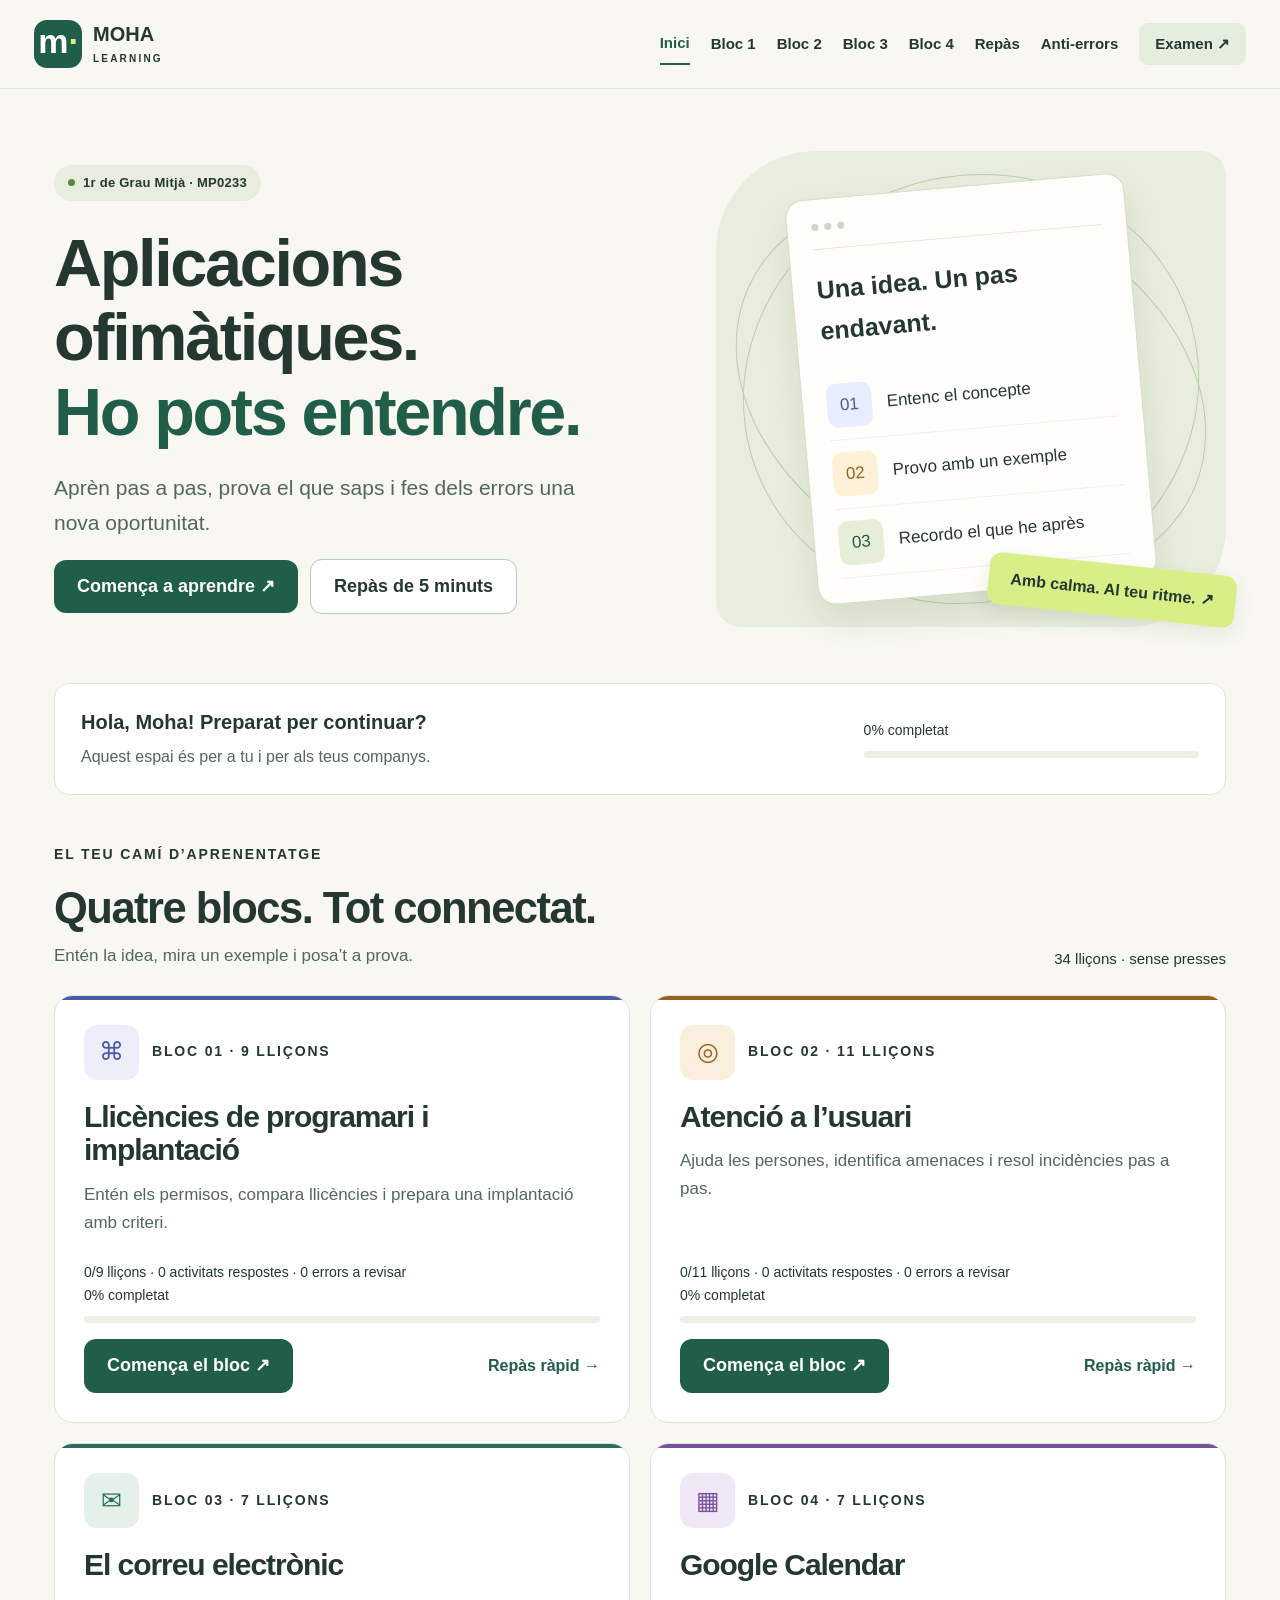
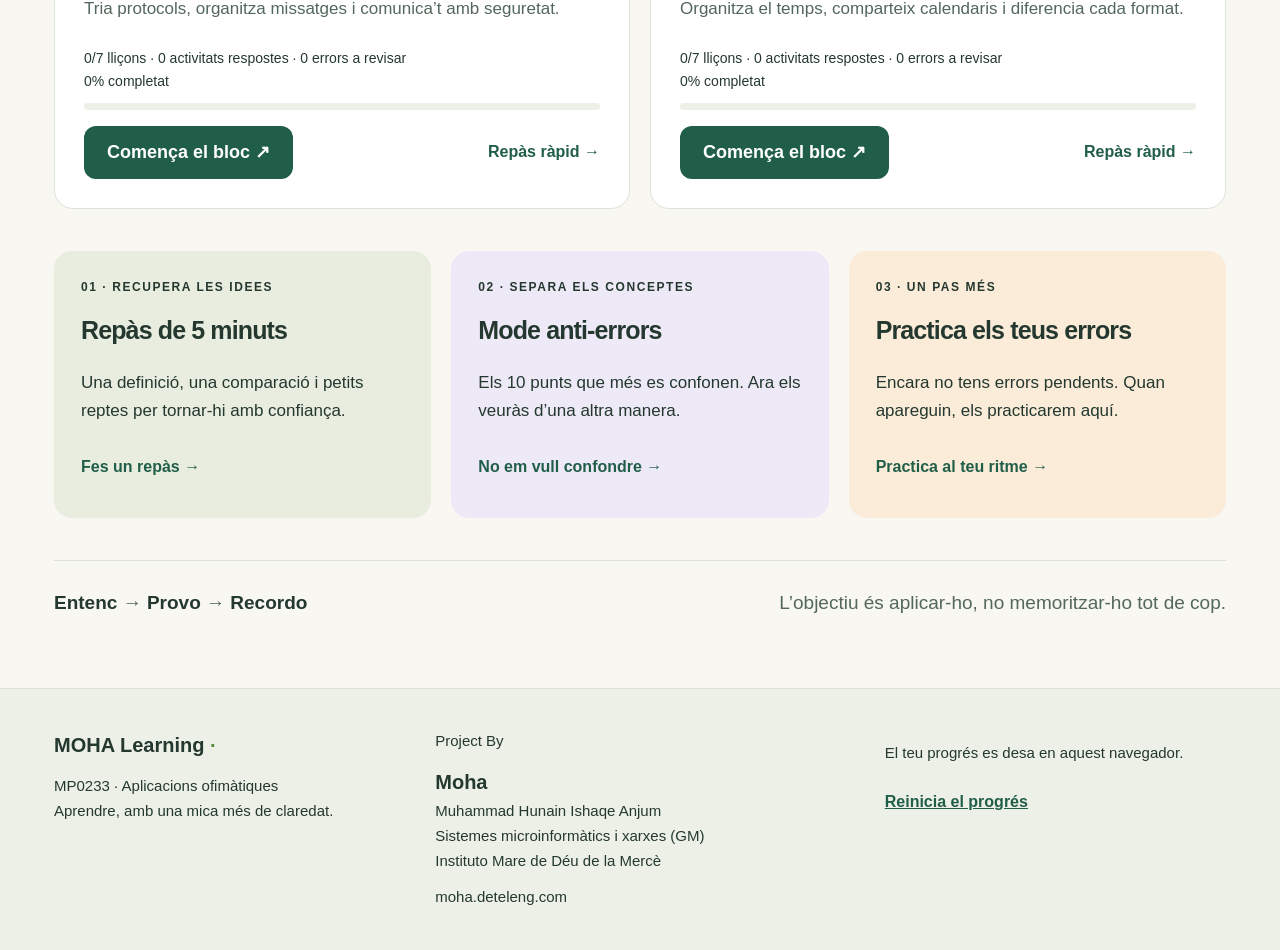
==== index.html @ d53f13d6 "Build MOHA Learning interactive MP0233 website" ====
<!doctype html>
<html lang="ca">
<head>
  <meta charset="utf-8"><meta name="viewport" content="width=device-width, initial-scale=1">
  <title>MP0233 Aplicacions ofimàtiques | MOHA Learning</title>
  <meta name="description" content="Aprèn MP0233 Aplicacions ofimàtiques amb teoria clara, exemples, activitats interactives, repàs i quizzes per a 1r de Grau Mitjà.">
  <link rel="canonical" href="https://moha.deteleng.com/">
  <meta property="og:title" content="MOHA Learning · MP0233"><meta property="og:description" content="Entén, practica i recorda. Aplicacions ofimàtiques, pas a pas."><meta property="og:type" content="website"><meta property="og:url" content="https://moha.deteleng.com/"><meta property="og:locale" content="ca_ES">
  <meta name="theme-color" content="#f6f5ef"><link rel="icon" href="assets/favicon.svg" type="image/svg+xml">
  <link rel="stylesheet" href="assets/css/styles.css">
  <script defer src="assets/js/content.js"></script><script defer src="assets/js/quizzes.js"></script><script defer src="assets/js/app.js"></script>
</head>
<body>
  <a class="skip" href="#main">Salta al contingut</a>
  <header class="header"><div class="header-inner">
    <a class="brand" href="#inici" aria-label="MOHA Learning, inici"><span class="brand-mark">m<span>·</span></span><span>MOHA <small>LEARNING</small></span></a>
    <button id="menu" class="menu-toggle" aria-expanded="false" aria-controls="navigation">Menú ☰</button>
    <nav id="navigation" aria-label="Navegació principal"><a href="#inici">Inici</a><a href="#bloc/1">Bloc 1</a><a href="#bloc/2">Bloc 2</a><a href="#bloc/3">Bloc 3</a><a href="#bloc/4">Bloc 4</a><a href="#repas">Repàs</a><a href="#anti">Anti-errors</a><a href="#examen" class="nav-exam">Examen ↗</a></nav>
  </div></header>
  <main id="main" tabindex="-1"></main>
  <footer><div class="footer-inner"><div><strong>MOHA Learning<span class="dot"> · </span></strong><p>MP0233 · Aplicacions ofimàtiques<br>Aprendre, amb una mica més de claredat.</p></div><div><small>Project By</small><p><strong>Moha</strong><br>Muhammad Hunain Ishaqe Anjum<br>Sistemes microinformàtics i xarxes (GM)<br>Instituto Mare de Déu de la Mercè</p><small>moha.deteleng.com</small></div><div><p>El teu progrés es desa en aquest navegador.</p><button id="reset" class="text-button">Reinicia el progrés</button><p id="storage-status" role="status"></p></div></div></footer>
  <dialog id="reset-dialog"><h2>Vols començar de nou?</h2><p>S’esborraran les lliçons completades, els errors i els resultats d’examen d’aquest navegador.</p><div class="actions"><button id="cancel-reset" class="secondary">Conserva el progrés</button><button id="confirm-reset">Sí, reinicia</button></div></dialog>
</body></html>
---- assets/css/styles.css ----
@font-face{font-family:Local;src:local('Segoe UI')}*{box-sizing:border-box}html{scroll-behavior:smooth}body{margin:0;color:#24382f;background:#f8f7f2;font:20px/1.65 Local,'Segoe UI',sans-serif}button,input,select,textarea{font:inherit}button,a,input,select,textarea{touch-action:manipulation}a{color:inherit;text-decoration:none}button{cursor:pointer;border:0;border-radius:12px;padding:12px 23px;background:#215e49;color:white;font-weight:650;min-height:48px}button:hover{background:#164b39}button:disabled{opacity:.5;cursor:default}button.secondary{background:#fff;border:1px solid #b8c9bf;color:#24382f}button.secondary:hover{background:#eaf0e8}button.text-button{background:transparent;padding:8px 0;color:#215e49;text-decoration:underline;font-size:16px}button.icon-button{min-width:48px;padding:8px}input,select,textarea{width:100%;padding:11px;border:1px solid #a8b9ae;border-radius:9px;background:white;color:#24382f;min-height:48px}input[type=checkbox],input[type=radio]{width:23px;height:23px;min-height:0;accent-color:#215e49}textarea{min-height:100px}label{display:block}input:focus-visible,select:focus-visible,textarea:focus-visible,button:focus-visible,a:focus-visible,summary:focus-visible{outline:3px solid #7859c8;outline-offset:4px}h1,h2,h3,h4,p{margin-top:0}h1,h2,h3{line-height:1.12;letter-spacing:-.035em}h1{font-size:clamp(40px,5.2vw,72px);font-weight:750}h2{font-size:clamp(32px,3.4vw,46px)}h3{font-size:28px}h4{font-size:22px;margin-bottom:10px}p{margin-bottom:18px}small,.small{font-size:15px;line-height:1.6}.muted{color:#53675c}.eyebrow{font-size:14px;font-weight:700;letter-spacing:.13em;text-transform:uppercase;display:block;margin-bottom:18px}.dot{color:#558c3f}.skip{position:fixed;top:-100px;left:10px;z-index:50;background:white;padding:12px}.skip:focus{top:5px}.header{background:#f8f7f2ed;border-bottom:1px solid #dfE4da;position:sticky;top:0;z-index:10;backdrop-filter:blur(14px)}.header-inner{max-width:1320px;margin:auto;display:flex;align-items:center;justify-content:space-between;padding:20px 34px;gap:25px}.brand{display:flex;align-items:center;gap:11px;font-size:20px;font-weight:800;line-height:1.2;white-space:nowrap}.brand small{display:block;font-size:10px;letter-spacing:.22em;margin-top:5px}.brand-mark{background:#215e49;color:white;border-radius:13px;font-size:34px;width:48px;height:48px;text-align:center;line-height:42px}.brand-mark span{color:#d8ef88}nav{display:flex;align-items:center;gap:21px;font-size:15px;font-weight:600}nav a{padding:8px 0}nav a[aria-current=page]{color:#215e49;border-bottom:2px solid #215e49}.nav-exam{background:#e5eddf;padding:9px 16px!important;border-radius:9px}.menu-toggle{display:none}.container{max-width:1240px;margin:auto;padding:42px 34px 70px}.hero{display:grid;grid-template-columns:1.2fr 1fr;gap:50px;padding:20px 0 56px;align-items:center}.hero h1{margin-bottom:22px;max-width:670px}.hero h1 em{color:#215e49;font-style:normal}.hero p{max-width:560px;color:#53675c;font-size:21px}.pill{display:inline-flex;align-items:center;gap:8px;background:#e9eddf;border-radius:100px;padding:7px 14px;font-size:13px;font-weight:650;letter-spacing:.02em;margin-bottom:25px}.pill::before{content:'';width:7px;height:7px;background:#558c3f;border-radius:50%}.actions{display:flex;flex-wrap:wrap;gap:12px;align-items:center}.button-link{display:inline-block;background:#215e49;color:white;padding:12px 23px;border-radius:12px;font-size:18px;font-weight:650;min-height:48px}.button-link.secondary{background:white;border:1px solid #b8c9bf;color:#24382f}.hero-art{position:relative;min-height:350px;background:#e9eddf;border-radius:100px 25px 100px 25px;padding:35px;display:flex;align-items:center;justify-content:center}.orbit{position:absolute;inset:25px;border:1px solid #b9cead;border-radius:50%;transform:rotate(-20deg)}.orbit.second{inset:55px 10px;transform:rotate(25deg)}.learning-window{position:relative;width:100%;max-width:340px;background:#fffefb;border:1px solid #d4dccb;border-radius:18px;box-shadow:0 18px 35px #496d3220;transform:rotate(-5deg);padding:24px}.window-dots{display:flex;gap:6px;border-bottom:1px solid #e3e7dc;padding-bottom:18px;margin-bottom:20px}.window-dots i{width:7px;height:7px;background:#cdd5c6;border-radius:50%}.art-title{font-size:25px;font-weight:700;margin-bottom:20px}.art-step{display:flex;gap:15px;align-items:center;padding:12px 0;font-size:17px;border-bottom:1px solid #edf0e7}.art-step span{border-radius:10px;background:#e8edfF;padding:8px 13px;color:#4f5794}.art-step:nth-child(4) span{background:#fff0d8;color:#906423}.art-step:nth-child(5) span{background:#e7eed7;color:#215e49}.floating-note{position:absolute;bottom:10px;right:-10px;background:#d8ef88;border-radius:12px;padding:13px 22px;transform:rotate(6deg);font-size:16px;font-weight:650;box-shadow:0 7px 20px #496d321c}.progress-strip{display:flex;align-items:center;justify-content:space-between;gap:24px;background:#fff;border:1px solid #dde4d8;border-radius:15px;padding:22px 26px;margin-bottom:48px}.progress-strip strong{display:block}.progress-copy{font-size:16px}.progress-area{min-width:30%;font-size:14px}.bar{height:7px;border-radius:20px;background:#edf0e7;overflow:hidden;margin-top:9px}.bar span{height:100%;display:block;background:#215e49;transition:width .3s}.section-heading{display:flex;justify-content:space-between;gap:20px;align-items:end;margin-bottom:24px}.section-heading h2{margin-bottom:10px}.section-heading p{font-size:17px;color:#53675c;margin:0}.section-heading small{white-space:nowrap}.blocks{display:grid;grid-template-columns:repeat(2,1fr);gap:20px}.block-card{background:white;border:1px solid #dde4d8;border-radius:19px;padding:29px;position:relative;overflow:hidden;display:flex;flex-direction:column}.block-card::before{content:'';height:4px;background:var(--accent);position:absolute;inset:0 0 auto}.block-top{display:flex;align-items:center;gap:13px;margin-bottom:20px}.block-icon{background:var(--soft);color:var(--accent);border-radius:13px;font-size:25px;width:55px;height:55px;display:grid;place-items:center}.block-card h3{margin-bottom:14px;max-width:400px;font-size:30px}.block-card p{font-size:17px;color:#53675c;flex:1}.block-status{font-size:14px;margin:6px 0 16px}.block-status .bar span{background:var(--accent)}.block-card .actions{justify-content:space-between}.inline-link{font-size:16px;font-weight:650;color:#215e49;min-height:48px;display:inline-flex;align-items:center}.modes{display:grid;grid-template-columns:repeat(3,1fr);gap:20px;margin:42px 0}.mode{padding:27px;border-radius:18px;background:#e9eddf}.mode:nth-child(2){background:#eee9f7}.mode:nth-child(3){background:#faecd9}.mode h3{font-size:25px}.mode p{font-size:17px}.mode .eyebrow{font-size:12px}.memory-band{border-top:1px solid #dbe2d5;display:flex;justify-content:space-between;flex-wrap:wrap;gap:20px;padding-top:26px;font-size:19px}.memory-band span{color:#53675c}.footer-inner{max-width:1240px;margin:auto;padding:40px 34px;display:grid;grid-template-columns:1fr 1.2fr 1fr;gap:40px;font-size:15px}footer{background:#edf0e7;border-top:1px solid #dce3d6}footer strong{font-size:20px}footer p{margin:12px 0}.page-intro{max-width:840px;margin:18px 0 36px}.page-intro h1{font-size:clamp(36px,4.4vw,58px)}.breadcrumb{font-size:15px;margin-bottom:20px}.breadcrumb a{text-decoration:underline}.lesson-layout{display:grid;grid-template-columns:260px minmax(0,1fr);gap:42px}.course-map{align-self:start;position:sticky;top:105px}.course-map h2{font-size:22px}.course-map a{display:block;padding:12px 14px;margin:5px 0;border-radius:9px;font-size:15px}.course-map a[aria-current=page]{background:#e9eddf;font-weight:700}.course-map a:hover{background:#edf0e7}.lesson-content{min-width:0;max-width:840px}.lesson-content h1{font-size:clamp(34px,4vw,52px)}.reading{padding:20px 0;border-bottom:1px solid #dce3d6}.reading p{max-width:70ch}.reading li{margin:7px 0}.reading table{width:100%;font-size:17px;border-collapse:collapse}.reading td,.reading th{padding:12px;text-align:left;border-bottom:1px solid #dce3d6}.callout{padding:20px 24px;border-left:4px solid #215e49;background:#edf1e5;border-radius:0 12px 12px 0;margin:24px 0}.callout h3{font-size:21px}.activity{background:white;border:1px solid #d7dfd1;border-radius:18px;padding:28px;margin:30px 0}.activity h2{font-size:30px}.activity h3{font-size:24px;letter-spacing:-.02em}.question-options{display:grid;gap:10px;margin:18px 0}.option{display:flex;gap:14px;align-items:center;padding:13px 16px;border:1px solid #c8d5c5;border-radius:10px;cursor:pointer;font-size:18px}.option:has(input:checked){background:#edf2e5;border-color:#215e49}.option:hover{background:#f4f6ef}.feedback{padding:17px 20px;border-radius:12px;background:#fff0d8;margin-top:20px;font-size:18px}.feedback.success{background:#e8f0df}.feedback:empty{display:none}.matching-row{display:grid;grid-template-columns:1fr 1.1fr;gap:18px;align-items:center;margin:15px 0;font-size:18px}.order-list{list-style:none;padding:0}.order-list li{display:flex;align-items:center;gap:8px;margin:9px 0;padding:10px 13px;background:#f3f5ee;border-radius:10px}.order-list .order-label{flex:1;font-size:18px}.order-list .ordinal{color:#65795f;font-size:14px;width:22px}.lesson-controls{display:flex;flex-wrap:wrap;justify-content:space-between;gap:12px;margin:28px 0}.sim-grid{display:grid;grid-template-columns:1fr 1fr;gap:18px}.sim-grid label,.sim-label{font-size:16px}.sim-grid label input,.sim-grid label select{margin-top:5px}.sim-preview{background:#edf2e6;border-radius:15px;padding:22px;margin-top:20px}.checks{display:flex;flex-wrap:wrap;gap:16px;margin-bottom:20px}.checks label{display:flex;gap:8px;align-items:center}.inbox{margin:18px 0;font-size:16px}.mail-row{display:grid;grid-template-columns:1fr 2fr auto;gap:12px;padding:12px;border-bottom:1px solid #dce3d6}.review-grid{display:grid;grid-template-columns:repeat(2,1fr);gap:20px}.comparison{background:white;border:1px solid #dbe3d5;border-radius:16px;padding:25px}.comparison h2{font-size:27px}.comparison p{font-size:19px}.anti-list{display:flex;flex-wrap:wrap;gap:9px;margin:22px 0}.anti-list a{background:#edf0e7;padding:10px 15px;border-radius:9px;font-size:16px}.anti-list a[aria-current=page]{background:#215e49;color:white}.big-rule{font-size:clamp(26px,4vw,42px);line-height:1.4;color:#215e49;margin:25px 0;white-space:pre-line}.exam-progress{display:flex;justify-content:space-between;font-size:16px}.score{font-size:75px;font-weight:750;color:#215e49;line-height:1.2}.exam-review details{background:white;border:1px solid #dbe3d5;border-radius:10px;padding:18px;margin:14px 0}.exam-review summary{cursor:pointer;font-weight:600}.exam-review details p{font-size:18px;margin-top:15px}.badge{display:inline-block;background:#e8f0df;border-radius:100px;padding:6px 13px;font-size:14px;margin:8px 5px 8px 0}dialog{max-width:600px;width:calc(100% - 30px);border:1px solid #b8c9bf;border-radius:20px;padding:32px;color:#24382f}dialog::backdrop{background:#24382f80}dialog h2{font-size:32px}.completion{padding:30px;background:#e8f0df;border-radius:20px;margin:20px 0}.completion h2{font-size:32px}.activity,.page-intro,.hero,.block-card{animation:enter .25s ease-out}@keyframes enter{from{opacity:.5;transform:translateY(7px)}to{opacity:1;transform:none}}[hidden]{display:none!important}*{overflow-wrap:anywhere}@media(max-width:1100px){nav{gap:12px;font-size:13px}.header-inner{padding:15px 25px}.hero{gap:30px}.lesson-layout{grid-template-columns:220px minmax(0,1fr);gap:25px}}@media(max-width:850px){.menu-toggle{display:block;font-size:15px}.header-inner{flex-wrap:wrap}nav{display:none;width:100%;flex-wrap:wrap;font-size:16px;gap:12px 23px}nav.open{display:flex}.hero{grid-template-columns:1fr}.hero-art{display:none}.hero{padding:10px 0 35px}.modes{grid-template-columns:1fr}.mode{display:grid;grid-template-columns:1fr auto;gap:0 20px}.mode .eyebrow,.mode p{grid-column:1/-1}.mode .inline-link{grid-column:2;grid-row:2}.footer-inner{grid-template-columns:1fr 1fr}.footer-inner>div:last-child{grid-column:1/-1}.lesson-layout{grid-template-columns:1fr}.course-map{position:static}.course-map details{border:1px solid #dce3d6;border-radius:12px;padding:14px}.course-map summary{cursor:pointer}.progress-strip{align-items:flex-start}.progress-area{min-width:35%}}@media(min-width:851px){.course-map summary{display:none}.course-map details:not([open])>*:not(summary){display:block}}@media(max-width:600px){body{font-size:19px}.header-inner{padding:14px 20px}.container{padding:28px 20px 45px}.blocks,.review-grid,.sim-grid{grid-template-columns:1fr}.block-card{padding:24px}.block-card h3{font-size:28px}.progress-strip{flex-direction:column;gap:15px;padding:20px}.progress-area{width:100%}.section-heading{align-items:start;flex-direction:column;gap:8px}.section-heading small{white-space:normal}.hero h1{font-size:43px}.hero p{font-size:19px}.actions{gap:10px}.button-link{font-size:16px;padding:12px 18px}.footer-inner{grid-template-columns:1fr;padding:30px 20px;gap:25px}.footer-inner>div:last-child{grid-column:auto}.activity{padding:20px}.matching-row{grid-template-columns:1fr;gap:6px}.option{padding:12px;font-size:18px}.order-list li{padding:9px}.order-list .order-label{font-size:16px}.order-list button{padding:6px;min-width:44px;min-height:44px}.reading table,.reading tr,.reading td,.reading th{display:block}.reading tr{margin-bottom:20px;border:1px solid #dce3d6;border-radius:10px}.mail-row{grid-template-columns:1fr}.mode{display:block}.lesson-controls>*{width:100%}.memory-band{font-size:17px}.checks{gap:12px}.page-intro{margin-top:12px}}@media(prefers-reduced-motion:reduce){html{scroll-behavior:auto}*,*::before,*::after{animation:none!important;transition:none!important}}

#main:focus{outline:none}

.comparison-grid{display:grid;grid-template-columns:repeat(auto-fit,minmax(min(100%,220px),1fr));gap:14px;margin:25px 0}.comparison-grid h2{font-size:25px}.comparison-grid p{font-size:18px}.sim-event{border-left:4px solid #78539d;padding:15px 20px;background:#f4f0f8;margin:15px 0;border-radius:0 12px 12px 0}.sim-event p{font-size:16px;margin:8px 0}.sim-event strong{display:block}
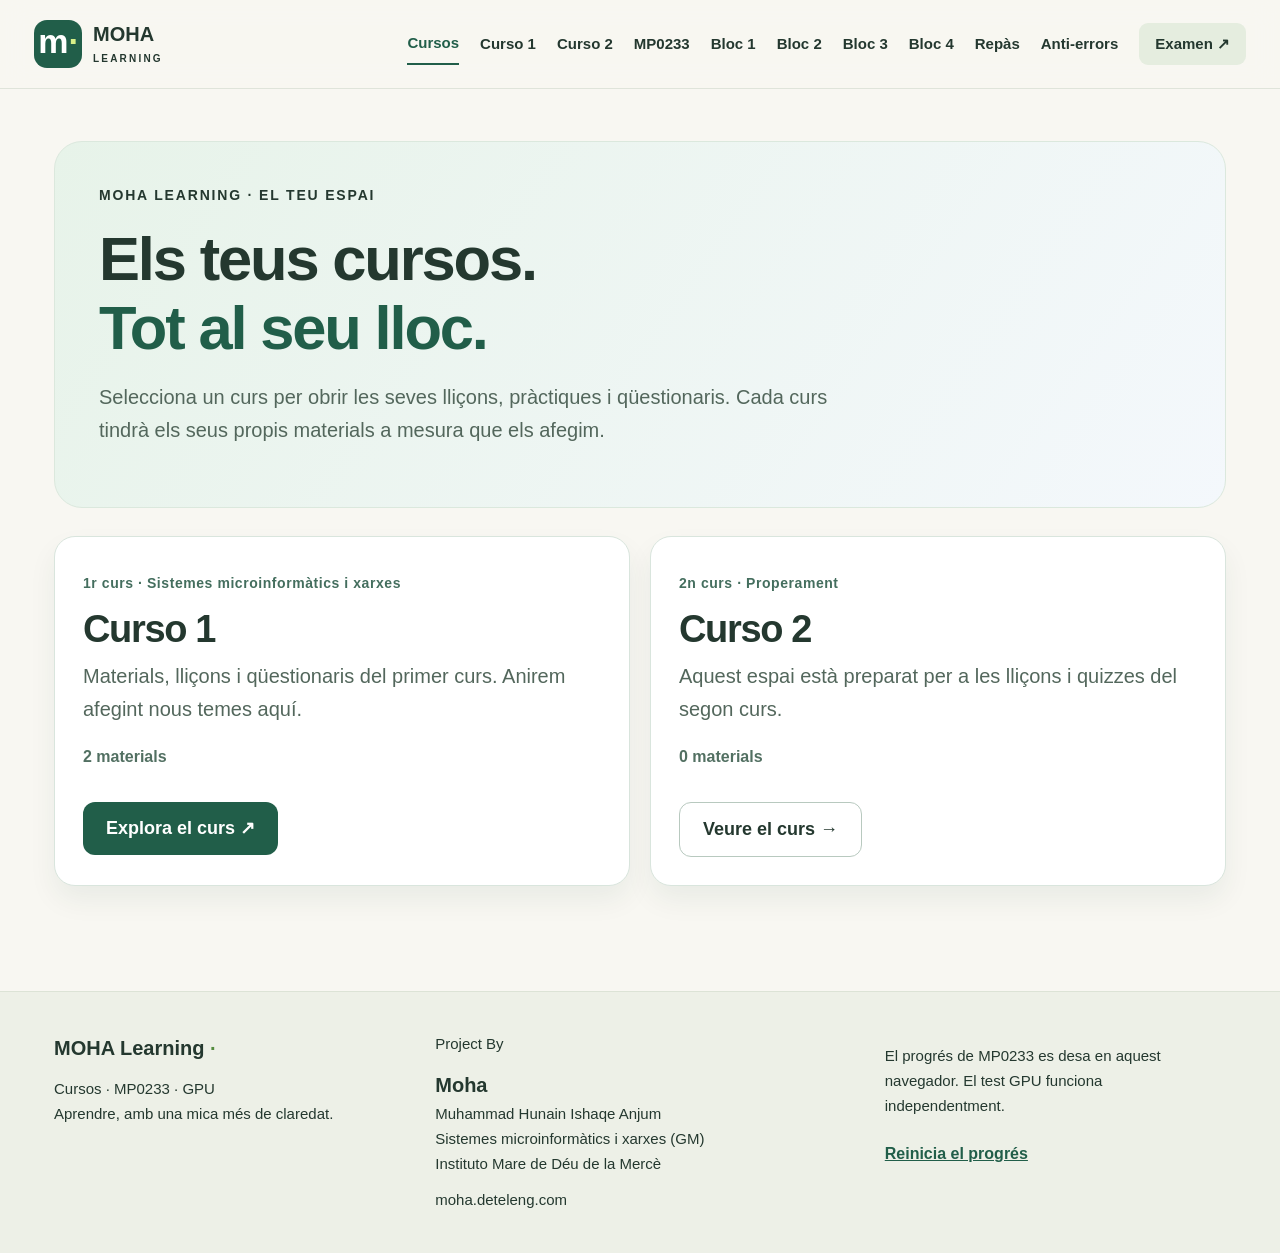
==== commit 7aaf57dc: "Add Curso 1 and GPU interactive quiz" ====
--- a/index.html
+++ b/index.html
@@ -2,22 +2,22 @@
 <html lang="ca">
 <head>
   <meta charset="utf-8"><meta name="viewport" content="width=device-width, initial-scale=1">
-  <title>MP0233 Aplicacions ofimàtiques | MOHA Learning</title>
+  <title>MOHA Learning · Cursos i activitats</title>
   <meta name="description" content="Aprèn MP0233 Aplicacions ofimàtiques amb teoria clara, exemples, activitats interactives, repàs i quizzes per a 1r de Grau Mitjà.">
   <link rel="canonical" href="https://moha.deteleng.com/">
   <meta property="og:title" content="MOHA Learning · MP0233"><meta property="og:description" content="Entén, practica i recorda. Aplicacions ofimàtiques, pas a pas."><meta property="og:type" content="website"><meta property="og:url" content="https://moha.deteleng.com/"><meta property="og:locale" content="ca_ES">
   <meta name="theme-color" content="#f6f5ef"><link rel="icon" href="assets/favicon.svg" type="image/svg+xml">
   <link rel="stylesheet" href="assets/css/styles.css">
-  <script defer src="assets/js/content.js"></script><script defer src="assets/js/quizzes.js"></script><script defer src="assets/js/app.js"></script>
+  <script defer src="assets/js/courses.js"></script><script defer src="assets/js/content.js"></script><script defer src="assets/js/quizzes.js"></script><script defer src="assets/js/app.js"></script>
 </head>
 <body>
   <a class="skip" href="#main">Salta al contingut</a>
   <header class="header"><div class="header-inner">
-    <a class="brand" href="#inici" aria-label="MOHA Learning, inici"><span class="brand-mark">m<span>·</span></span><span>MOHA <small>LEARNING</small></span></a>
+    <a class="brand" href="#cursos" aria-label="MOHA Learning, cursos"><span class="brand-mark">m<span>·</span></span><span>MOHA <small>LEARNING</small></span></a>
     <button id="menu" class="menu-toggle" aria-expanded="false" aria-controls="navigation">Menú ☰</button>
-    <nav id="navigation" aria-label="Navegació principal"><a href="#inici">Inici</a><a href="#bloc/1">Bloc 1</a><a href="#bloc/2">Bloc 2</a><a href="#bloc/3">Bloc 3</a><a href="#bloc/4">Bloc 4</a><a href="#repas">Repàs</a><a href="#anti">Anti-errors</a><a href="#examen" class="nav-exam">Examen ↗</a></nav>
+    <nav id="navigation" aria-label="Navegació principal"><a href="#cursos">Cursos</a><a href="#curso/1">Curso 1</a><a href="#curso/2">Curso 2</a><a href="#inici">MP0233</a><a href="#bloc/1">Bloc 1</a><a href="#bloc/2">Bloc 2</a><a href="#bloc/3">Bloc 3</a><a href="#bloc/4">Bloc 4</a><a href="#repas">Repàs</a><a href="#anti">Anti-errors</a><a href="#examen" class="nav-exam">Examen ↗</a></nav>
   </div></header>
   <main id="main" tabindex="-1"></main>
-  <footer><div class="footer-inner"><div><strong>MOHA Learning<span class="dot"> · </span></strong><p>MP0233 · Aplicacions ofimàtiques<br>Aprendre, amb una mica més de claredat.</p></div><div><small>Project By</small><p><strong>Moha</strong><br>Muhammad Hunain Ishaqe Anjum<br>Sistemes microinformàtics i xarxes (GM)<br>Instituto Mare de Déu de la Mercè</p><small>moha.deteleng.com</small></div><div><p>El teu progrés es desa en aquest navegador.</p><button id="reset" class="text-button">Reinicia el progrés</button><p id="storage-status" role="status"></p></div></div></footer>
-  <dialog id="reset-dialog"><h2>Vols començar de nou?</h2><p>S’esborraran les lliçons completades, els errors i els resultats d’examen d’aquest navegador.</p><div class="actions"><button id="cancel-reset" class="secondary">Conserva el progrés</button><button id="confirm-reset">Sí, reinicia</button></div></dialog>
+  <footer><div class="footer-inner"><div><strong>MOHA Learning<span class="dot"> · </span></strong><p>Cursos · MP0233 · GPU<br>Aprendre, amb una mica més de claredat.</p></div><div><small>Project By</small><p><strong>Moha</strong><br>Muhammad Hunain Ishaqe Anjum<br>Sistemes microinformàtics i xarxes (GM)<br>Instituto Mare de Déu de la Mercè</p><small>moha.deteleng.com</small></div><div><p>El progrés de MP0233 es desa en aquest navegador. El test GPU funciona independentment.</p><button id="reset" class="text-button">Reinicia el progrés</button><p id="storage-status" role="status"></p></div></div></footer>
+  <dialog id="reset-dialog"><h2>Vols començar de nou?</h2><p>S’esborraran les dades del curs MP0233 en aquest navegador. Els altres quizzes no es modificaran.</p><div class="actions"><button id="cancel-reset" class="secondary">Conserva el progrés</button><button id="confirm-reset">Sí, reinicia</button></div></dialog>
 </body></html>
--- a/assets/css/styles.css
+++ b/assets/css/styles.css
@@ -3,3 +3,16 @@
 #main:focus{outline:none}
 
 .comparison-grid{display:grid;grid-template-columns:repeat(auto-fit,minmax(min(100%,220px),1fr));gap:14px;margin:25px 0}.comparison-grid h2{font-size:25px}.comparison-grid p{font-size:18px}.sim-event{border-left:4px solid #78539d;padding:15px 20px;background:#f4f0f8;margin:15px 0;border-radius:0 12px 12px 0}.sim-event p{font-size:16px;margin:8px 0}.sim-event strong{display:block}
+
+/* Multi-course catalog: compatible with existing MP0233 pages */
+.catalog-hero{background:linear-gradient(125deg,#e7f3e9,#f4f8fc);padding:42px 44px;border-radius:28px;margin:10px 0 28px;border:1px solid #dbe8dd}
+.catalog-hero h1{font-size:clamp(38px,4.8vw,62px);margin:8px 0 18px}.catalog-hero em{color:#215e49;font-style:normal}.catalog-hero p{max-width:780px;color:#53675c;font-size:20px}
+.catalog-grid,.catalog-items{display:grid;grid-template-columns:repeat(auto-fit,minmax(min(100%,340px),1fr));gap:20px;margin:26px 0 35px}
+.catalog-course,.catalog-item,.catalog-empty{border:1px solid #d9e5dd;background:#fff;border-radius:21px;padding:28px;box-shadow:0 14px 28px #163c2810}
+.catalog-course h2,.catalog-empty h2{font-size:38px;margin:10px 0}.catalog-item h3{font-size:27px;margin:10px 0}.catalog-course p,.catalog-item p{color:#53675c}
+.catalog-course .button-link,.catalog-item .button-link{margin-top:16px}.catalog-kicker{font-size:14px;letter-spacing:.04em;font-weight:750;color:#446e5e}.catalog-count{display:block;color:#527062;font-size:16px;font-weight:650;margin:15px 0}
+.catalog-lesson-heading{display:flex;justify-content:space-between;align-items:flex-start;gap:22px;flex-wrap:wrap;margin:20px 0 25px}.catalog-lesson-heading h1{margin:7px 0}.catalog-lesson-heading p{color:#53675c;margin-bottom:4px}
+.catalog-embed{width:100%;border:1px solid #d8e4de;background:white;border-radius:18px;overflow:hidden;box-shadow:0 12px 35px #173c2919}
+.catalog-embed iframe{width:100%;height:1100px;border:0;display:block;background:#fff}
+@media(max-width:850px){.catalog-embed iframe{height:1250px}}
+@media(max-width:600px){.catalog-hero{padding:26px 20px}.catalog-hero p{font-size:18px}.catalog-course,.catalog-item{padding:22px}.catalog-embed iframe{height:1550px}}
